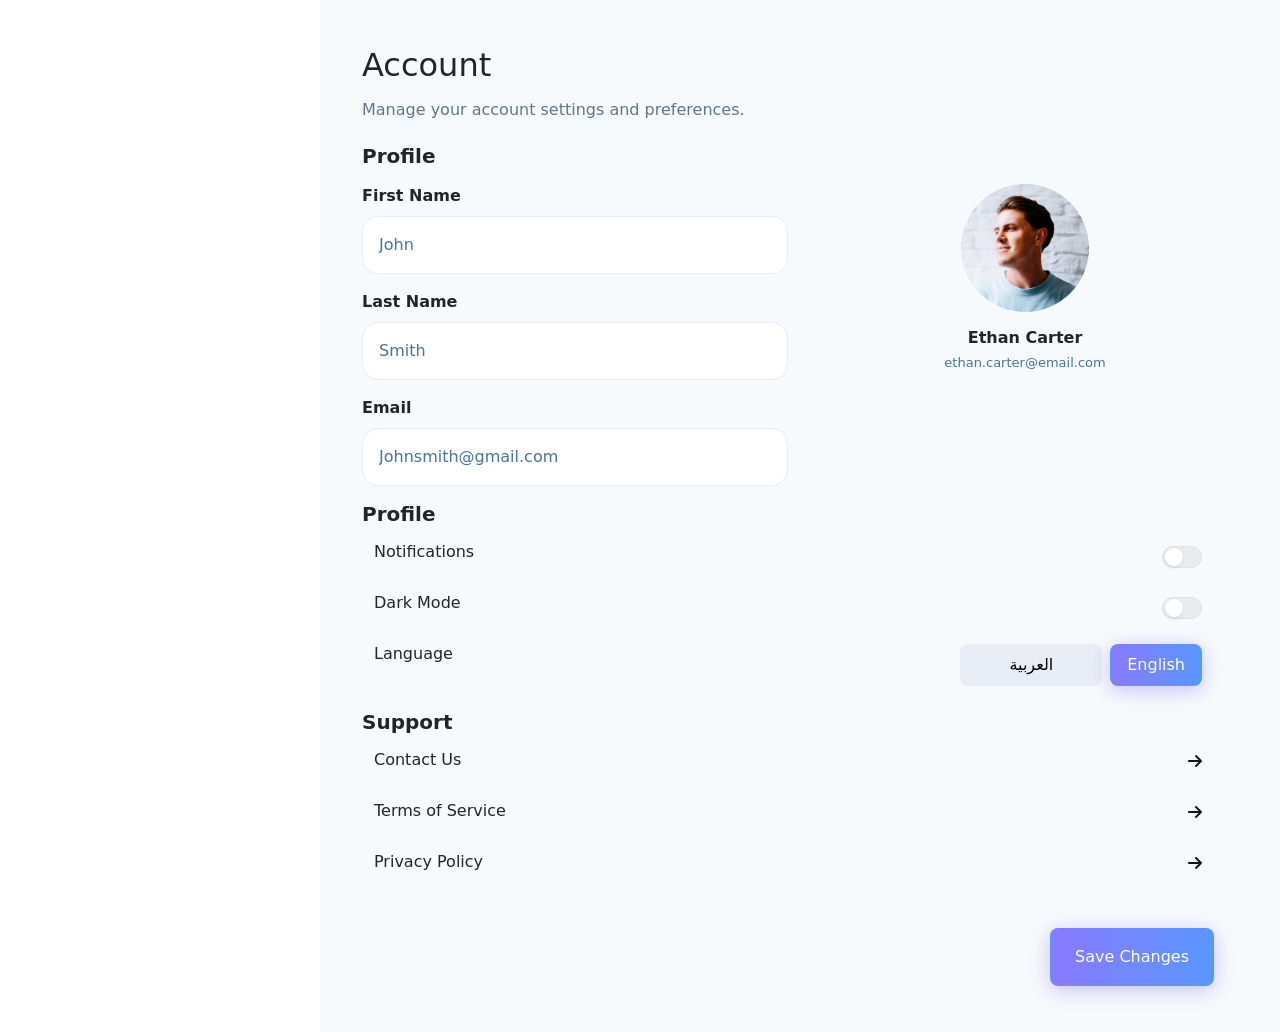
==== account.html @ e1d88b95 "ld" ====
<!DOCTYPE html>
<html lang="en">
  <head>
    <meta charset="utf-8" />
    <meta name="viewport" content="width=device-width, initial-scale=1" />
    <link
      rel="stylesheet"
      href="https://cdnjs.cloudflare.com/ajax/libs/OwlCarousel2/2.3.4/assets/owl.carousel.min.css"
    />
    <link
      rel="stylesheet"
      href="https://cdnjs.cloudflare.com/ajax/libs/OwlCarousel2/2.3.4/assets/owl.theme.default.min.css"
    />
    <link
      href="https://cdn.jsdelivr.net/npm/bootstrap@5.3.6/dist/css/bootstrap.min.css"
      rel="stylesheet"
      integrity="sha384-4Q6Gf2aSP4eDXB8Miphtr37CMZZQ5oXLH2yaXMJ2w8e2ZtHTl7GptT4jmndRuHDT"
      crossorigin="anonymous"
    />
    <link rel="preconnect" href="https://fonts.googleapis.com" />
    <link rel="preconnect" href="https://fonts.gstatic.com" crossorigin />
    <link
      href="https://fonts.googleapis.com/css2?family=Inter:ital,opsz,wght@0,14..32,100..900;1,14..32,100..900&display=swap"
      rel="stylesheet"
    />
    <link
      rel="stylesheet"
      href="https://cdnjs.cloudflare.com/ajax/libs/font-awesome/6.7.2/css/all.min.css"
      integrity="sha512-Evv84Mr4kqVGRNSgIGL/F/aIDqQb7xQ2vcrdIwxfjThSH8CSR7PBEakCr51Ck+w+/U6swU2Im1vVX0SVk9ABhg=="
      crossorigin="anonymous"
      referrerpolicy="no-referrer"
    />
    <title>My Documents</title>

    <link rel="stylesheet" href="styles.css" />
  </head>
  <body>
    <div class="container-fluid">
      <div class="row justify-content-center">
        <div class="col-12 col-md-5 col-lg-3 bg-white">
          <!-- sidenav -->
        </div>
        <div class="col-12 col-md-5 col-lg-9 bg-chat py-3">
          <div class="container p-30">
            <form action="" class="row">
              <h2 class="fw-medium mb-3">Account</h2>
              <h6 class="table-file-reading mb-4">
                Manage your account settings and preferences.
              </h6>
              <h5 class="fw-bold mb-3">Profile</h5>
              <div class="col-12 col-md-6 order-2 order-md-1">
                <div class="col-12 mb-3">
                  <div class="mb-1">
                    <label for="exampleFormControlInput1" class="form-label"
                      >First Name</label
                    >
                    <input
                      type="text"
                      class="form-control"
                      id=""
                      placeholder="John"
                    />
                  </div>
                </div>
                <div class="col-12 mb-3">
                  <div class="mb-1">
                    <label for="exampleFormControlInput1" class="form-label"
                      >Last Name</label
                    >
                    <input
                      type="text"
                      class="form-control"
                      id=""
                      placeholder="Smith"
                    />
                  </div>
                </div>
                <div class="col-12 mb-3">
                  <div class="mb-1">
                    <label for="exampleFormControlInput1" class="form-label"
                      >Email</label
                    >
                    <input
                      type="email"
                      class="form-control"
                      id=""
                      placeholder="Johnsmith@gmail.com"
                    />
                  </div>
                </div>
              </div>
              <div class="col-12 col-md-6 order-1 order-md-2">
                <div class="text-center">
                  <img
                    src="imgs/thumb.jpg"
                    class="account-user-thumb mb-3"
                    alt="user"
                  />
                  <div class="text-center">
                    <h6 class="fw-bold">Ethan Carter</h6>
                    <h6 class="fw-normal txt-user">ethan.carter@email.com</h6>
                  </div>
                </div>
              </div>
              <div class="row order-3 order-md-3">
                <div class="col-12">
                  <h5 class="fw-bold mb-3">Profile</h5>
                  <div class="container-fluid">
                    <div class="col-12 d-flex justify-content-between mb-4">
                      <span><h6>Notifications</h6></span>
                      <span>
                        <div class="form-check form-switch">
                          <input
                            class="form-check-input"
                            type="checkbox"
                            id="customSwitch"
                            role="switch"
                          />
                          <label
                            class="form-check-label visually-hidden"
                            for="customSwitch"
                            >Toggle switch</label
                          >
                        </div></span
                      >
                    </div>
                    <div class="col-12 d-flex justify-content-between mb-4">
                      <span><h6>Dark Mode</h6></span>
                      <span>
                        <div class="form-check form-switch">
                          <input
                            class="form-check-input"
                            type="checkbox"
                            id="customSwitch"
                            role="switch"
                          />
                          <label
                            class="form-check-label visually-hidden"
                            for="customSwitch"
                            >Toggle switch</label
                          >
                        </div></span
                      >
                    </div>
                    <div class="col-12 d-flex justify-content-between mb-4">
                      <span><h6>Language</h6></span>
                      <span>
                        <div class="d-flex align-items-center cursor-default">
                          <span
                            class="continue-btn rounded-3 fw-medium me-2 px-5 py-2 cursor-default"
                          >
                            العربية
                          </span>
                          <span
                            class="upload-btn rounded-3 fw-medium px-3 py-2 shadow-0 cursor-default"
                          >
                            English
                          </span>
                        </div></span
                      >
                    </div>
                  </div>
                </div>
                <div class="col-12 mb-4">
                  <h5 class="fw-bold mb-3">Support</h5>
                  <div class="container-fluid">
                    <div class="col-12 d-flex justify-content-between mb-4">
                      <span><h6>Contact Us</h6></span>
                      <span>
                        <a href="" class="txt-dark"
                          ><i class="fa-solid fa-arrow-right"></i></a
                      ></span>
                    </div>
                    <div class="col-12 d-flex justify-content-between mb-4">
                      <span><h6>Terms of Service</h6></span>
                      <span>
                        <a href="" class="txt-dark"
                          ><i class="fa-solid fa-arrow-right"></i></a
                      ></span>
                    </div>
                    <div class="col-12 d-flex justify-content-between mb-4">
                      <span><h6>Privacy Policy</h6></span>
                      <span>
                        <a href="" class="txt-dark"
                          ><i class="fa-solid fa-arrow-right"></i></a
                      ></span>
                    </div>
                  </div>
                </div>
                <div class="text-end">
                  <button
                    class="upload-btn rounded-3 fw-medium px-4 py-3 shadow-0 cursor-default"
                  >
                    Save Changes
                  </button>
                </div>
              </div>
            </form>
          </div>
        </div>
      </div>
    </div>
    <!-- Bootstrap JS -->
    <script src="https://code.jquery.com/jquery-3.6.0.min.js"></script>
    <script src="https://cdnjs.cloudflare.com/ajax/libs/OwlCarousel2/2.3.4/owl.carousel.min.js"></script>
    <script src="https://cdn.jsdelivr.net/npm/bootstrap@5.3.3/dist/js/bootstrap.bundle.min.js"></script>
    <script src="master.js"></script>
  </body>
</html>
---- styles.css ----
body {
  box-sizing: border-box;
  font-weight: 400;
  background: #f7fafc;
}

/* .fs-16 {
  font-size: 16px;
}
.fs-32 {
  font-size: 32px;
}
.fs-40 {
  font-size: 40px;
} */
.mb-25 {
  margin-bottom: 25px;
}
.mb-50 {
  margin-bottom: 50px;
}
.min-h-100 {
  min-height: 100dvh;
}
.p-30 {
  padding: 30px;
}
.txt-user {
  color: #4a739c;
  font-size: 13px;
  font-weight: 400;
  margin-bottom: 5px;
}
.txt-dark {
  color: #0d141c;
}
.bg-chat-3 {
  background: #f1f5ff;
}
.bg-chat-2 {
  background: #eaf0ff;
}
.bg-chat {
  background: #f7fafc;
}
.img-user {
  height: 40px;
  width: 40px;
  border-radius: 20px;
}
.ai-chat {
  padding: 0;
}
.ai-chat-bg,
.user-chat-bg {
  padding: 0;
  background: #e8edf5;
  padding: 8px 16px;
  border-radius: 12px;
  font-size: 16px;
  font-weight: 400;
  color: #000000;
}
.user-chat-bg {
  color: #ffffff;
  background: #4363f4;
}

/* .main-body {
  height: 100dvh;
} */
.chat-outer {
  overflow-y: scroll;
  height: auto;
}
.send-btn {
  border: 1px solid transparent;
  color: #ffffff;
  font-weight: 400;
  border-radius: 16px;
  background: linear-gradient(90deg, #8a7aff 0%, #5996ff 100%);
  padding: 8px 35px;
  transition: all 0.5s ease;
}

.send-btn:hover {
  background: linear-gradient(90deg, #8a7aff 0%, #397ef7 100%);
  color: #ffffff;
}
/* ***************************************** */

.chat-area-bottom {
  background: #ffffff;
  width: 100%;
  border-radius: 16px;
  border: 1px solid #8a7aff;
  display: flex;
  padding: 9px;
  align-items: center;
  box-shadow: 0 6px 20px rgba(138, 122, 255, 0.2);
}

.r-textarea {
  outline: none;
  border: none;
  width: 100%;
  height: 40px;
  min-height: 40px;
  max-height: 200px;
  resize: vertical;
  padding: 9px;
  font-size: 16px;
  overflow-y: auto;
  line-height: 17px;
  padding-bottom: 0px;
  background: #ffffff;
}

.r-textarea ::placeholder {
  line-height: 15px;
}
.chat-area-bottom-outer {
  bottom: 20px;
}
@media (min-device-width: 200px) and (max-device-width: 767px) {
  .send-btn {
    padding: 8px 12px;
  }
}

/* **********************************  */
.sidebar {
  background-color: #ffffff;
  height: 100vh;
}

.sidebar .nav-link {
  color: #333;
  margin-bottom: 10px;
  font-size: 15px;
}

.sidebar .nav-link.active {
  font-weight: bold;
}

.upload-btn {
  background-color: #e9f0ff;
  color: #3366ff;
  font-weight: 500;
  border: none;
}

.chat-container {
  height: 100vh;
  display: flex;
  flex-direction: column;
}

.chat-header {
  padding: 20px;
  background-color: #f7fafc;
}

.chat-messages {
  flex: 1;
  overflow-y: auto;
  padding: 30px 10px;
  background-color: #f7fafc;
}

.top-bar {
  padding: 10px 20px;
  display: flex;
  justify-content: space-between;
  align-items: center;
}

.chat-messages::-webkit-scrollbar {
  width: 6px;
}

.chat-messages::-webkit-scrollbar-thumb {
  background: #ccc;
  border-radius: 4px;
}

.menu-btn {
  font-size: 24px;
  background: none;
  border: none;
  display: none;
}

/* ***********onboarding************** */
.form-label,
.form-select {
  font-weight: 600;
  font-size: 16px;
}
.form-control,
.form-select {
  /* background: #ffffff; */
  border-radius: 16px;
  padding: 16px;
  font-size: 16px;
  border: 1px solid #ebedf2;
}

.form-control::placeholder {
  color: #4a739c !important;
}
.upload-audio-input::placeholder {
  color: #000000 !important;
  font-weight: 500;
}

.continue-btn {
  border-color: transparent;
  width: 100%;
  padding: 8px 16px;
  border-radius: 16px;
  background: #e8edf5;
  font-weight: 700;
  color: #000000;
  display: flex;
  align-items: center;
  border: 1px solid transparent;
  justify-content: center;
  transition: 0.5s;
}
.continue-btn:hover,
:focus {
  border-color: transparent;
  outline: transparent;
  box-shadow: none;
  border: 1px solid #8a7aff;
}
.continue-btn:focus-within {
  border-color: transparent;
  outline: transparent;
  box-shadow: none;
  border: 1px solid #8a7aff;
}
.btn-signin {
  padding: 16px;
  border-radius: 16px;
}
.carusal-card {
  background: #ffffff;
  border-radius: 24px;
  padding: 16px;
  box-shadow: 0px 24px 24px 0px rgba(0, 0, 0, 0.06);
}
.progress-simple {
  position: relative;
  color: #fff;
  font-weight: 500;
  padding: 2px;
  border: 1px solid transparent;
  border-radius: 12px;
  background: linear-gradient(0deg, #5996ff, #5996ff) padding-box,
    /* inside */ linear-gradient(90deg, #8a7aff 0%, #5996ff 100%) border-box; /* border */
  background-origin: border-box;
  background-clip: padding-box, border-box;
  transition: all 0.5s ease;
}
.preferance-card {
  background: #ffffff;
  position: relative;
  border-radius: 16px;
  padding: 16px;
  box-shadow: 0px 24px 24px 0px rgba(0, 0, 0, 0.06);
}
.ai-badge {
  position: absolute;
  top: -16px;
  right: -8px;
}
.border {
  border: 1px solid #d9d9d9;
}
.owl-carousel .owl-item img {
  display: inline;
  width: auto;
}
/* Style the dots */
.owl-dots {
  position: relative;
  top: 0px;
  text-align: center;
}

/* Default dot style */
.owl-dot span {
  width: 12px;
  height: 12px;
  background: #ccc;
  display: block;
  margin: 5px 7px;
  border-radius: 50%;
  transition: background 0.3s ease;
}

/* Active dot style */
.owl-dot.active span {
  background: #007bff;
}
.no-js .owl-carousel,
.owl-carousel.owl-loaded {
  display: flex;
}
/* ****************************home**************************** */
.upload-btn {
  border: 1px solid transparent;
  color: #ffffff;
  font-weight: 400;
  border-radius: 46px;
  background: linear-gradient(90deg, #8a7aff 0%, #5996ff 100%);
  padding: 12px 16px;
  box-shadow: 0px 4px 20px 0px rgba(163, 153, 242, 0.6);
  transition: all 0.5s ease;
  font-weight: 700;
  font-size: 16px;
}

.upload-btn:hover {
  background: linear-gradient(90deg, #8a7aff 0%, #397ef7 100%);
  color: #ffffff;
}
/* *******************table************************ */
.file-icon {
  width: 48px;
  height: 48px;
  object-fit: contain;
  margin-right: 10px;
}
.table-responsive {
  border-radius: 10px;
  overflow: scroll;
}
.table thead {
  background-color: #f8f9fa;
  font-size: 14px;
  color: #121417;
  font-weight: 500;
}
.action-btns i {
  font-size: 16px;
  color: #6c757d;
  cursor: pointer;
  margin-right: 10px;
}
.action-btns i:hover {
  color: #0d6efd;
}
.table-file-reading {
  color: #61758a !important;
}
.table-file-name {
  color: #121417;
  font-size: 14px;
  font-weight: 400;
}

/* upload audio  */
.drop-zone {
  text-align: center;
  cursor: pointer;
  transition: background-color 0.3s ease;
}

.drop-zone.dragover {
  background-color: #e9f2ff;
}

.drop-zone input {
  display: none;
}

.drop-zone .preview {
  width: fit-content;
  margin-top: 10px;
  font-weight: 500;
}
/* progress */
.progress-bar,
.progress {
  height: 8px;
}
.process-comp-btn {
  outline: none;
  border: 1px solid transparent;
  background: linear-gradient(90deg, #8a7aff 0%, #5996ff 100%);
  font-size: 16px;
  color: #f7fafc;
  font-weight: 700;
  border-radius: 16px;
  cursor: pointer !important;
  padding: 16px 20px;
}
.process-uncomp-btn {
  outline: none;
  border: 1px solid transparent;
  background: #e8edf5;
  font-size: 16px;
  color: #819cb7;
  font-weight: 700;
  border-radius: 16px;
  cursor: not-allowed !important;
  padding: 16px 20px;
}
.r-modal-content {
  background-color: transparent !important;
  border: none !important;
}
/* .r-modal-content img {
  height: 96px;
  width: 96px;
} */

.bg-search-bar {
  background: #f0f2f5;
  border-radius: 8px;
}
.Search-bar {
  border: none;
  outline: none;
  box-shadow: none;
  font-size: 16px;
  padding: 10px;
  width: 100%;
  background: #f0f2f5;
}
.create-folder-abs-w {
  min-width: 360px;
}
.create-folder-abs {
  background: #ffffff;
  z-index: 20;
  position: absolute;
  top: 0;
  right: 0;
  display: none;
}
.add-folder-trigger {
  cursor: pointer;
}
.add-folder-trigger:hover .create-folder-abs {
  display: block !important;
}
/* *******************pagination***************************** */
.pagination {
  justify-content: center;
  margin-top: 30px;
}

.pagination .page-link {
  border: none;
  background: transparent;
  color: #212529;
  font-weight: 500;
  padding: 6px 12px;
  margin: 0 3px;
}

.pagination .page-item.active .page-link {
  background-color: #f1f3f5;
  border-radius: 50%;
  font-weight: 600;
}

.pagination .page-link:hover {
  background-color: #f8f9fa;
  border-radius: 50%;
}

.page-link:focus {
  box-shadow: none;
}

.pagination .ellipsis {
  padding: 6px 12px;
  margin: 0 3px;
  color: #6c757d;
}
/* *******************************switch**************************** */
/* Custom switch style to mimic the image */
.form-check.form-switch .form-check-input {
  width: 40px;
  height: 22px;
  background-color: #e9ecef;
  border-radius: 40px;
  position: relative;
  transition: background-color 0.3s ease;
  cursor: pointer;
  box-shadow: none;
}
.form-check.form-switch .form-check-input:focus {
  outline: none;
  box-shadow: 0 0 0 0.25rem rgba(13, 110, 253, 0.25);
}
.form-check.form-switch .form-check-input:checked {
  background-color: #b4c1ee;
}
.form-check.form-switch .form-check-input::before {
  content: "";
  position: absolute;
  top: 1px;
  left: 2px;
  width: 18px;
  height: 18px;
  background: #fff;
  border-radius: 50%;
  transition: all 0.3s ease;
  box-shadow: 0 2px 4px rgb(149 157 165 / 20%);
}
.form-check.form-switch .form-check-input:checked::before {
  transform: translateX(18px);
  box-shadow: 0 3px 8px rgba(149, 157, 165, 0.45);
}

/* ************************sideNav********************************** */
.sideNavLink {
  text-decoration: none;
  color: #819cb7;
}

/* ********************accounts*********************** */
.account-user-thumb {
  height: 128px;
  width: 128px;
  border-radius: 50%;
  object-fit: cover;
}

@media (max-width: 768px) {
  .create-folder-abs-w {
    min-width: 250px;
  }
  .p-30 {
    padding: 15px;
  }
  .menu-btn {
    display: inline;
  }
  .sidebar {
    display: none !important;
  }
}
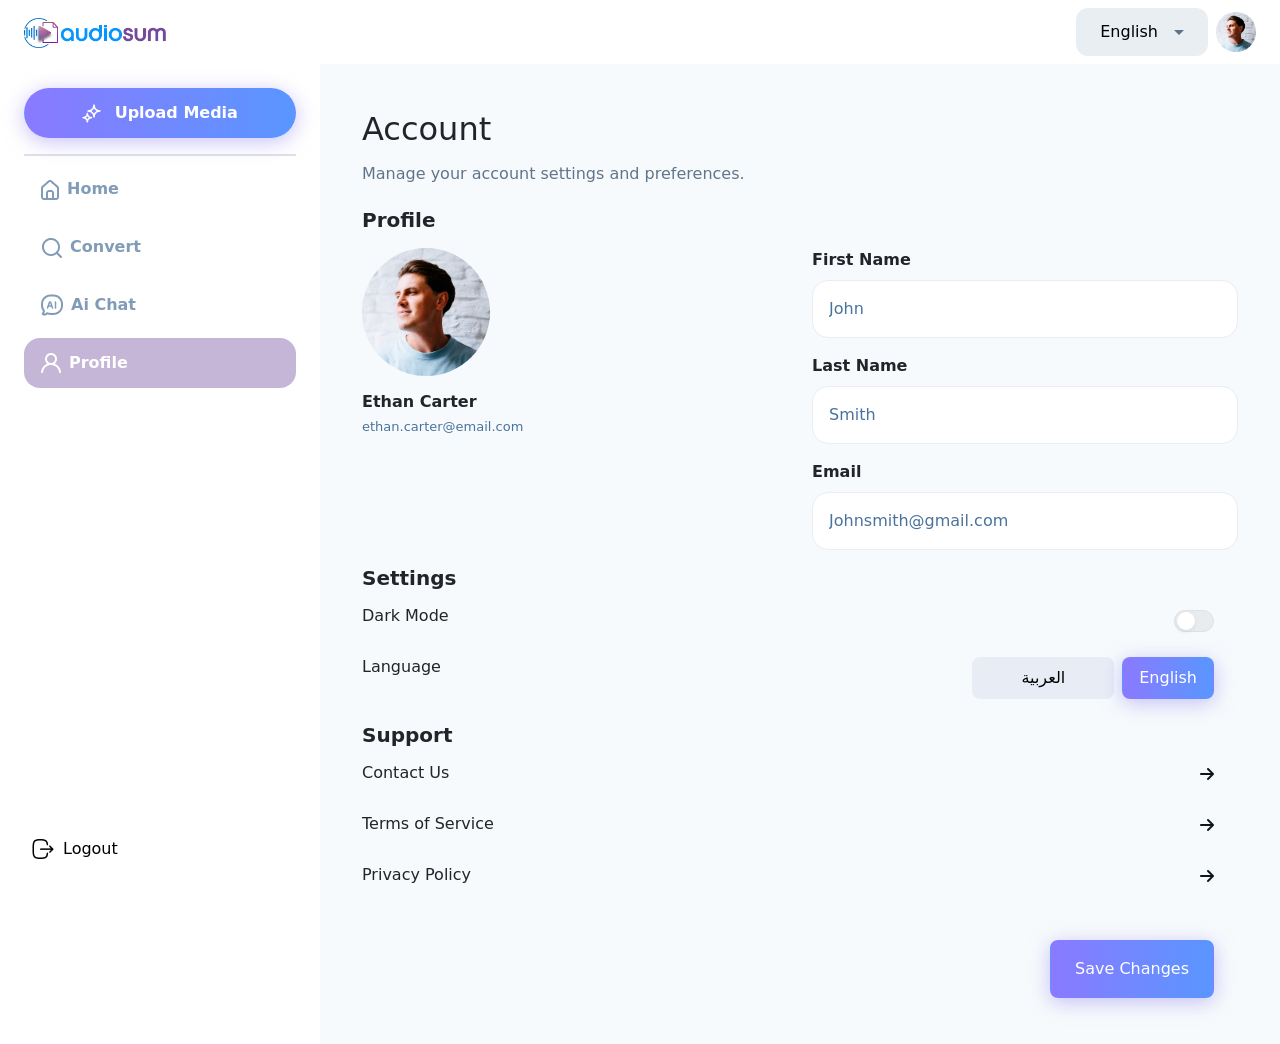
==== commit c1d92a5a: "sidenav header modal account page fixed..DO A MEET WHILE IMPLEMENTING IF NEEDED" ====
--- a/account.html
+++ b/account.html
@@ -35,12 +35,251 @@
     <link rel="stylesheet" href="styles.css" />
   </head>
   <body>
+    <!-- header  -->
+    <div class="container-fluid bg-white sticky-top">
+      <nav class="navbar navbar-expand-lg">
+        <div class="container-fluid">
+          <a class="navbar-brand" href="#"
+            ><img src="imgs/logo.png" alt="logo" class="img-fluid logo"
+          /></a>
+          <button
+            class="navbar-toggler"
+            type="button"
+            data-bs-toggle="collapse"
+            data-bs-target="#navbarSupportedContent"
+            aria-controls="navbarSupportedContent"
+            aria-expanded="false"
+            aria-label="Toggle navigation"
+          >
+            <span class="navbar-toggler-icon"></span>
+          </button>
+          <div class="collapse navbar-collapse" id="navbarSupportedContent">
+            <ul class="navbar-nav ms-auto mb-2 mb-lg-0">
+              <div class="d-flex align-items-center">
+                <div class="dropdown">
+                  <button
+                    class="btn-3 px-4"
+                    type="button"
+                    data-bs-toggle="dropdown"
+                    aria-expanded="false"
+                  >
+                    <div class="d-flex align-items-center">
+                      <span>English</span>
+                      <span class="ms-3"
+                        ><img
+                          src="imgs/chev-down.png"
+                          class="chevron img-fluid"
+                          alt="chev"
+                      /></span>
+                    </div>
+                  </button>
+                  <ul class="dropdown-menu">
+                    <li><a class="dropdown-item" href="#">English</a></li>
+                    <li><a class="dropdown-item" href="#">العربية</a></li>
+                  </ul>
+                </div>
+                <img
+                  src="imgs/thumb.jpg"
+                  class="rounded-circle user-nav ms-2"
+                  alt="profile"
+                />
+              </div>
+            </ul>
+            <div class="container-fluid d-block d-lg-none">
+              <div class="row">
+                <div class="col-12">
+                  <div class="container-fluid">
+                    <div class="row">
+                      <div class="col-12 mb-4">
+                        <button class="upload-btn mb-3 mt-4">
+                          <span class="me-2"
+                            ><img
+                              src="imgs/stars-white.png"
+                              class="img-fluid"
+                              alt=""
+                          /></span>
+                          Upload Media
+                        </button>
+                        <div class="border"></div>
+                        <div class="col-12 my-2">
+                          <a
+                            href=""
+                            class="sideNavLink d-flex align-items-center non-active-pill"
+                          >
+                            <img
+                              src="imgs/home.png"
+                              class="img-fluid me-2"
+                              alt="Home"
+                            />
+
+                            Home</a
+                          >
+                        </div>
+                        <div class="col-12 mb-2">
+                          <a
+                            href=""
+                            class="sideNavLink d-flex align-items-center non-active-pill"
+                          >
+                            <img
+                              src="imgs/mag.png"
+                              class="img-fluid me-2"
+                              alt="docs"
+                            />
+
+                            Convert</a
+                          >
+                        </div>
+                        <div class="col-12 mb-2">
+                          <a
+                            href=""
+                            class="sideNavLink d-flex align-items-center non-active-pill"
+                          >
+                            <img
+                              src="imgs/Group.png"
+                              class="img-fluid me-2"
+                              alt="ai chat"
+                            />
+
+                            Ai Chat</a
+                          >
+                        </div>
+                        <div class="col-12 mb-2">
+                          <a
+                            href=""
+                            class="sideNavLink d-flex align-items-center active-pill"
+                          >
+                            <img
+                              src="imgs/user-1.png"
+                              class="img-fluid me-2"
+                              alt="profile"
+                            />
+
+                            Profile</a
+                          >
+                        </div>
+                      </div>
+
+                      <div class="col-12 pb-4">
+                        <a
+                          href=""
+                          class="sideNavLink d-flex align-items-center text-black"
+                        >
+                          <img
+                            src="imgs/logout.png"
+                            class="img-fluid me-2"
+                            alt="Logout"
+                          />
+
+                          Logout</a
+                        >
+                      </div>
+                    </div>
+                  </div>
+                </div>
+              </div>
+            </div>
+          </div>
+        </div>
+      </nav>
+    </div>
+    <!-- /header  -->
     <div class="container-fluid">
       <div class="row justify-content-center">
-        <div class="col-12 col-md-5 col-lg-3 bg-white">
+        <!-- sidenav  -->
+        <!-- ****************** -->
+        <div
+          class="col-12 col-md-5 col-lg-3 col-xxl-2 bg-white min-h-100 d-none d-lg-block"
+        ></div>
+        <!-- ************************* -->
+        <div
+          class="col-12 col-md-5 col-lg-3 col-xxl-2 bg-white min-h-100 position-fixed side-nav-fix d-none d-lg-block"
+        >
           <!-- sidenav -->
+          <div class="container-fluid">
+            <div class="row min-h-100">
+              <div class="col-12 mb-4">
+                <button class="upload-btn w-100 mb-3 mt-4">
+                  <span class="me-2"
+                    ><img src="imgs/stars-white.png" class="img-fluid" alt=""
+                  /></span>
+                  Upload Media
+                </button>
+                <div class="border"></div>
+                <div class="col-12 my-2">
+                  <a
+                    href=""
+                    class="sideNavLink d-flex align-items-center non-active-pill"
+                  >
+                    <img
+                      src="imgs/home.png"
+                      class="img-fluid me-2"
+                      alt="Home"
+                    />
+
+                    Home</a
+                  >
+                </div>
+                <div class="col-12 mb-2">
+                  <a
+                    href=""
+                    class="sideNavLink d-flex align-items-center non-active-pill"
+                  >
+                    <img src="imgs/mag.png" class="img-fluid me-2" alt="docs" />
+
+                    Convert</a
+                  >
+                </div>
+                <div class="col-12 mb-2">
+                  <a
+                    href=""
+                    class="sideNavLink d-flex align-items-center non-active-pill"
+                  >
+                    <img
+                      src="imgs/Group.png"
+                      class="img-fluid me-2"
+                      alt="ai chat"
+                    />
+
+                    Ai Chat</a
+                  >
+                </div>
+                <div class="col-12 mb-2">
+                  <a
+                    href=""
+                    class="sideNavLink d-flex align-items-center active-pill"
+                  >
+                    <img
+                      src="imgs/user-1.png"
+                      class="img-fluid me-2"
+                      alt="profile"
+                    />
+
+                    Profile</a
+                  >
+                </div>
+              </div>
+
+              <div class="col-12 pb-4 mt-auto side-nav-fix-bottom">
+                <a
+                  href=""
+                  class="sideNavLink d-flex align-items-center text-black"
+                >
+                  <img
+                    src="imgs/logout.png"
+                    class="img-fluid me-2"
+                    alt="Logout"
+                  />
+
+                  Logout</a
+                >
+              </div>
+            </div>
+          </div>
         </div>
-        <div class="col-12 col-md-5 col-lg-9 bg-chat py-3">
+
+        <!-- /sidenav  -->
+        <!-- main content  -->
+        <div class="col-12 col-md-7 col-lg-9 col-xxl-10 bg-chat py-3">
           <div class="container p-30">
             <form action="" class="row">
               <h2 class="fw-medium mb-3">Account</h2>
@@ -48,7 +287,20 @@
                 Manage your account settings and preferences.
               </h6>
               <h5 class="fw-bold mb-3">Profile</h5>
-              <div class="col-12 col-md-6 order-2 order-md-1">
+              <div class="col-12 col-lg-6">
+                <div class="text-center text-md-start">
+                  <img
+                    src="imgs/thumb.jpg"
+                    class="account-user-thumb mb-3"
+                    alt="user"
+                  />
+                  <div class="text-center text-md-start">
+                    <h6 class="fw-bold">Ethan Carter</h6>
+                    <h6 class="fw-normal txt-user">ethan.carter@email.com</h6>
+                  </div>
+                </div>
+              </div>
+              <div class="col-12 col-lg-6">
                 <div class="col-12 mb-3">
                   <div class="mb-1">
                     <label for="exampleFormControlInput1" class="form-label"
@@ -89,41 +341,11 @@
                   </div>
                 </div>
               </div>
-              <div class="col-12 col-md-6 order-1 order-md-2">
-                <div class="text-center">
-                  <img
-                    src="imgs/thumb.jpg"
-                    class="account-user-thumb mb-3"
-                    alt="user"
-                  />
-                  <div class="text-center">
-                    <h6 class="fw-bold">Ethan Carter</h6>
-                    <h6 class="fw-normal txt-user">ethan.carter@email.com</h6>
-                  </div>
-                </div>
-              </div>
+
               <div class="row order-3 order-md-3">
                 <div class="col-12">
-                  <h5 class="fw-bold mb-3">Profile</h5>
-                  <div class="container-fluid">
-                    <div class="col-12 d-flex justify-content-between mb-4">
-                      <span><h6>Notifications</h6></span>
-                      <span>
-                        <div class="form-check form-switch">
-                          <input
-                            class="form-check-input"
-                            type="checkbox"
-                            id="customSwitch"
-                            role="switch"
-                          />
-                          <label
-                            class="form-check-label visually-hidden"
-                            for="customSwitch"
-                            >Toggle switch</label
-                          >
-                        </div></span
-                      >
-                    </div>
+                  <h5 class="fw-bold mb-3">Settings</h5>
+                  <div class="container-fluid px-0">
                     <div class="col-12 d-flex justify-content-between mb-4">
                       <span><h6>Dark Mode</h6></span>
                       <span>
@@ -145,17 +367,17 @@
                     <div class="col-12 d-flex justify-content-between mb-4">
                       <span><h6>Language</h6></span>
                       <span>
-                        <div class="d-flex align-items-center cursor-default">
-                          <span
-                            class="continue-btn rounded-3 fw-medium me-2 px-5 py-2 cursor-default"
+                        <div class="d-flex align-items-center cursor-pointer">
+                          <a
+                            class="continue-btn rounded-3 fw-medium me-2 px-5 py-2 cursor-pointer text-decoration-none"
                           >
                             العربية
-                          </span>
-                          <span
-                            class="upload-btn rounded-3 fw-medium px-3 py-2 shadow-0 cursor-default"
+                          </a>
+                          <a
+                            class="upload-btn rounded-3 fw-medium px-3 py-2 shadow-0 cursor-pointer text-decoration-none"
                           >
                             English
-                          </span>
+                          </a>
                         </div></span
                       >
                     </div>
@@ -163,7 +385,7 @@
                 </div>
                 <div class="col-12 mb-4">
                   <h5 class="fw-bold mb-3">Support</h5>
-                  <div class="container-fluid">
+                  <div class="container-fluid px-0">
                     <div class="col-12 d-flex justify-content-between mb-4">
                       <span><h6>Contact Us</h6></span>
                       <span>
@@ -198,6 +420,7 @@
             </form>
           </div>
         </div>
+        <!-- /main content  -->
       </div>
     </div>
     <!-- Bootstrap JS -->
--- a/styles.css
+++ b/styles.css
@@ -13,11 +13,15 @@
 .fs-40 {
   font-size: 40px;
 } */
+
 .mb-25 {
   margin-bottom: 25px;
 }
 .mb-50 {
   margin-bottom: 50px;
+}
+.r-h-100 {
+  height: 100vh;
 }
 .min-h-100 {
   min-height: 100dvh;
@@ -87,6 +91,43 @@
   background: linear-gradient(90deg, #8a7aff 0%, #397ef7 100%);
   color: #ffffff;
 }
+.btn-3 {
+  background: #e9eef2;
+  padding: 12px 15px;
+  outline: none;
+  font-weight: 500;
+  border: none;
+  border-radius: 12px;
+}
+.btn-3:focus {
+  outline: none;
+  border: none;
+}
+
+.dropdown-menu.show {
+  border-radius: 12px;
+  display: block;
+  border: none;
+  padding-top: 0;
+  padding-bottom: 0;
+  outline: none;
+  overflow: hidden;
+}
+.dropdown-item {
+  color: #000000;
+  background-color: #ffffff;
+  font-weight: 500;
+  padding: 15px;
+}
+.dropdown-item:focus,
+.dropdown-item:hover {
+  color: #000000;
+  background-color: #f0f4ff;
+  padding: 15px;
+}
+.btn-3:focus-within .chevron {
+  transform: rotate(180deg);
+}
 /* ***************************************** */
 
 .chat-area-bottom {
@@ -129,6 +170,28 @@
 }
 
 /* **********************************  */
+.active-pill,
+.non-active-pill {
+  border: 1px solid transparent;
+  color: #ffffff !important;
+  font-weight: 400;
+  border-radius: 16px;
+  background: #8b6cad80;
+  padding: 12px 16px;
+  transition: 0.5s;
+  font-weight: 700;
+  font-size: 16px;
+}
+.non-active-pill {
+  color: #819cb7 !important;
+  background: transparent;
+  padding: 12px 16px;
+  transition: 0.5s;
+}
+.non-active-pill:hover {
+  border: 1px solid #8b6cad80;
+  transition: 0.5s;
+}
 .sidebar {
   background-color: #ffffff;
   height: 100vh;
@@ -143,7 +206,10 @@
 .sidebar .nav-link.active {
   font-weight: bold;
 }
-
+.active-pill img {
+  filter: brightness(0) invert(1);
+}
+/* ********************************** */
 .upload-btn {
   background-color: #e9f0ff;
   color: #3366ff;
@@ -279,6 +345,9 @@
 }
 .border {
   border: 1px solid #d9d9d9;
+}
+.border-2 {
+  border: 1px solid #e5e8eb;
 }
 .owl-carousel .owl-item img {
   display: inline;
@@ -328,6 +397,13 @@
   background: linear-gradient(90deg, #8a7aff 0%, #397ef7 100%);
   color: #ffffff;
 }
+/* *******************nav************ */
+.user-nav {
+  height: 40px;
+  width: 40px;
+  object-fit: cover;
+  border-radius: 50%;
+}
 /* *******************table************************ */
 .file-icon {
   width: 48px;
@@ -533,7 +609,9 @@
   border-radius: 50%;
   object-fit: cover;
 }
-
+.cursor-pointer {
+  cursor: pointer !important;
+}
 @media (max-width: 768px) {
   .create-folder-abs-w {
     min-width: 250px;
@@ -548,3 +626,38 @@
     display: none !important;
   }
 }
+.position-fixed-side {
+  position: fixed;
+  left: 0;
+}
+.logo {
+  height: 30px;
+}
+@media (min-width: 1300px) {
+  .processing-img-ico img {
+    height: 100px;
+    width: 100px;
+  }
+  /* .modal-body .carusal-card-modal {
+    width: 50vh;
+  } */
+  .continue-btn-modal {
+    padding: 8px 16px;
+  }
+  /* .w-per-23 {
+    width: 23% !important;
+  } */
+}
+
+.no-shadow {
+  box-shadow: none !important;
+}
+.side-nav-fix {
+  left: 0;
+}
+.side-nav-fix-bottom {
+  position: fixed;
+  left: 19px;
+  bottom: 15px;
+  width: auto;
+}
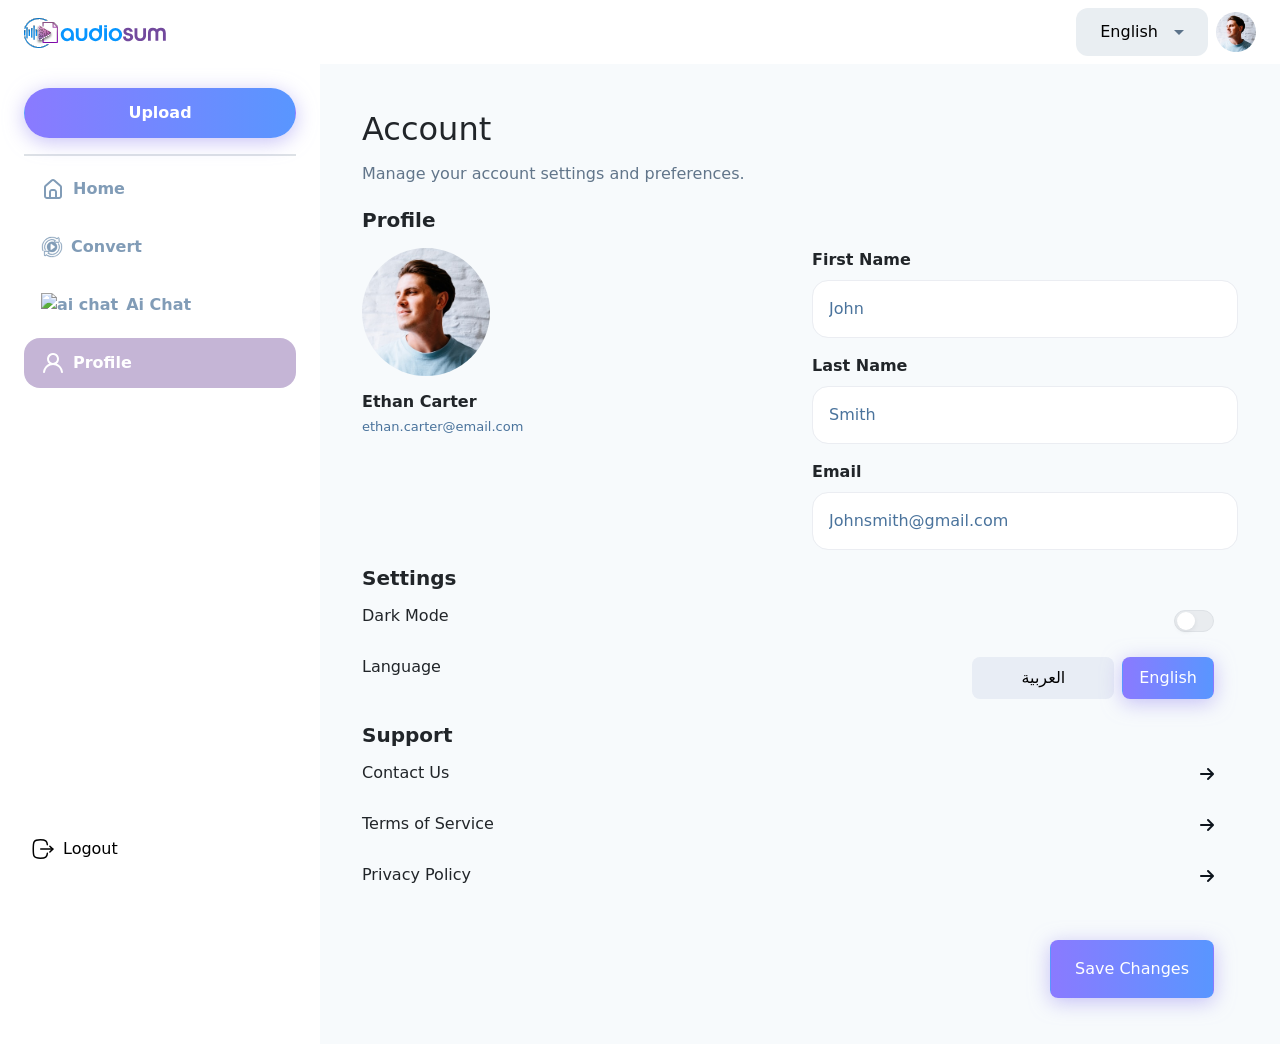
==== commit 8a3bda41: "all svgs implemented pages more accurate sidenav header updated" ====
--- a/account.html
+++ b/account.html
@@ -40,7 +40,7 @@
       <nav class="navbar navbar-expand-lg">
         <div class="container-fluid">
           <a class="navbar-brand" href="#"
-            ><img src="imgs/logo.png" alt="logo" class="img-fluid logo"
+            ><img src="imgs/logo.svg" alt="logo" class="img-fluid logo"
           /></a>
           <button
             class="navbar-toggler"
@@ -67,7 +67,7 @@
                       <span>English</span>
                       <span class="ms-3"
                         ><img
-                          src="imgs/chev-down.png"
+                          src="imgs/chev-down.svg"
                           class="chevron img-fluid"
                           alt="chev"
                       /></span>
@@ -91,14 +91,8 @@
                   <div class="container-fluid">
                     <div class="row">
                       <div class="col-12 mb-4">
-                        <button class="upload-btn mb-3 mt-4">
-                          <span class="me-2"
-                            ><img
-                              src="imgs/stars-white.png"
-                              class="img-fluid"
-                              alt=""
-                          /></span>
-                          Upload Media
+                        <button class="upload-btn w-100 mb-3 mt-4">
+                          Upload
                         </button>
                         <div class="border"></div>
                         <div class="col-12 my-2">
@@ -107,7 +101,7 @@
                             class="sideNavLink d-flex align-items-center non-active-pill"
                           >
                             <img
-                              src="imgs/home.png"
+                              src="imgs/home.svg"
                               class="img-fluid me-2"
                               alt="Home"
                             />
@@ -121,7 +115,7 @@
                             class="sideNavLink d-flex align-items-center non-active-pill"
                           >
                             <img
-                              src="imgs/mag.png"
+                              src="imgs/convert.svg"
                               class="img-fluid me-2"
                               alt="docs"
                             />
@@ -135,7 +129,7 @@
                             class="sideNavLink d-flex align-items-center non-active-pill"
                           >
                             <img
-                              src="imgs/Group.png"
+                              src="imgs/Group.svg"
                               class="img-fluid me-2"
                               alt="ai chat"
                             />
@@ -149,7 +143,7 @@
                             class="sideNavLink d-flex align-items-center active-pill"
                           >
                             <img
-                              src="imgs/user-1.png"
+                              src="imgs/user-1.svg"
                               class="img-fluid me-2"
                               alt="profile"
                             />
@@ -159,13 +153,13 @@
                         </div>
                       </div>
 
-                      <div class="col-12 pb-4">
+                      <div class="col-12 pb-4 mt-auto side-nav-fix-bottom">
                         <a
                           href=""
                           class="sideNavLink d-flex align-items-center text-black"
                         >
                           <img
-                            src="imgs/logout.png"
+                            src="imgs/logout.svg"
                             class="img-fluid me-2"
                             alt="Logout"
                           />
@@ -198,12 +192,7 @@
           <div class="container-fluid">
             <div class="row min-h-100">
               <div class="col-12 mb-4">
-                <button class="upload-btn w-100 mb-3 mt-4">
-                  <span class="me-2"
-                    ><img src="imgs/stars-white.png" class="img-fluid" alt=""
-                  /></span>
-                  Upload Media
-                </button>
+                <button class="upload-btn w-100 mb-3 mt-4">Upload</button>
                 <div class="border"></div>
                 <div class="col-12 my-2">
                   <a
@@ -211,7 +200,7 @@
                     class="sideNavLink d-flex align-items-center non-active-pill"
                   >
                     <img
-                      src="imgs/home.png"
+                      src="imgs/home.svg"
                       class="img-fluid me-2"
                       alt="Home"
                     />
@@ -224,7 +213,11 @@
                     href=""
                     class="sideNavLink d-flex align-items-center non-active-pill"
                   >
-                    <img src="imgs/mag.png" class="img-fluid me-2" alt="docs" />
+                    <img
+                      src="imgs/convert.svg"
+                      class="img-fluid me-2"
+                      alt="docs"
+                    />
 
                     Convert</a
                   >
@@ -235,7 +228,7 @@
                     class="sideNavLink d-flex align-items-center non-active-pill"
                   >
                     <img
-                      src="imgs/Group.png"
+                      src="imgs/Group.svg"
                       class="img-fluid me-2"
                       alt="ai chat"
                     />
@@ -249,7 +242,7 @@
                     class="sideNavLink d-flex align-items-center active-pill"
                   >
                     <img
-                      src="imgs/user-1.png"
+                      src="imgs/user-1.svg"
                       class="img-fluid me-2"
                       alt="profile"
                     />
@@ -265,7 +258,7 @@
                   class="sideNavLink d-flex align-items-center text-black"
                 >
                   <img
-                    src="imgs/logout.png"
+                    src="imgs/logout.svg"
                     class="img-fluid me-2"
                     alt="Logout"
                   />
--- a/styles.css
+++ b/styles.css
@@ -50,6 +50,7 @@
 .img-user {
   height: 40px;
   width: 40px;
+  object-fit: cover;
   border-radius: 20px;
 }
 .ai-chat {
@@ -125,6 +126,7 @@
   background-color: #f0f4ff;
   padding: 15px;
 }
+
 .btn-3:focus-within .chevron {
   transform: rotate(180deg);
 }
@@ -225,14 +227,14 @@
 
 .chat-header {
   padding: 20px;
-  background-color: #f7fafc;
+  /* background-color: #f7fafc; */
 }
 
 .chat-messages {
   flex: 1;
   overflow-y: auto;
   padding: 30px 10px;
-  background-color: #f7fafc;
+  /* background-color: #f7fafc; */
 }
 
 .top-bar {
@@ -625,6 +627,12 @@
   .sidebar {
     display: none !important;
   }
+  .action-btns {
+    display: grid;
+  }
+  .action-btns:last-child img {
+    margin-right: 1rem;
+  }
 }
 .position-fixed-side {
   position: fixed;
@@ -661,3 +669,11 @@
   bottom: 15px;
   width: auto;
 }
+/* imgs svgs  */
+.preferance-card-img {
+  max-width: 48px;
+}
+.pref-lines {
+  height: auto;
+  width: 125px !important;
+}
